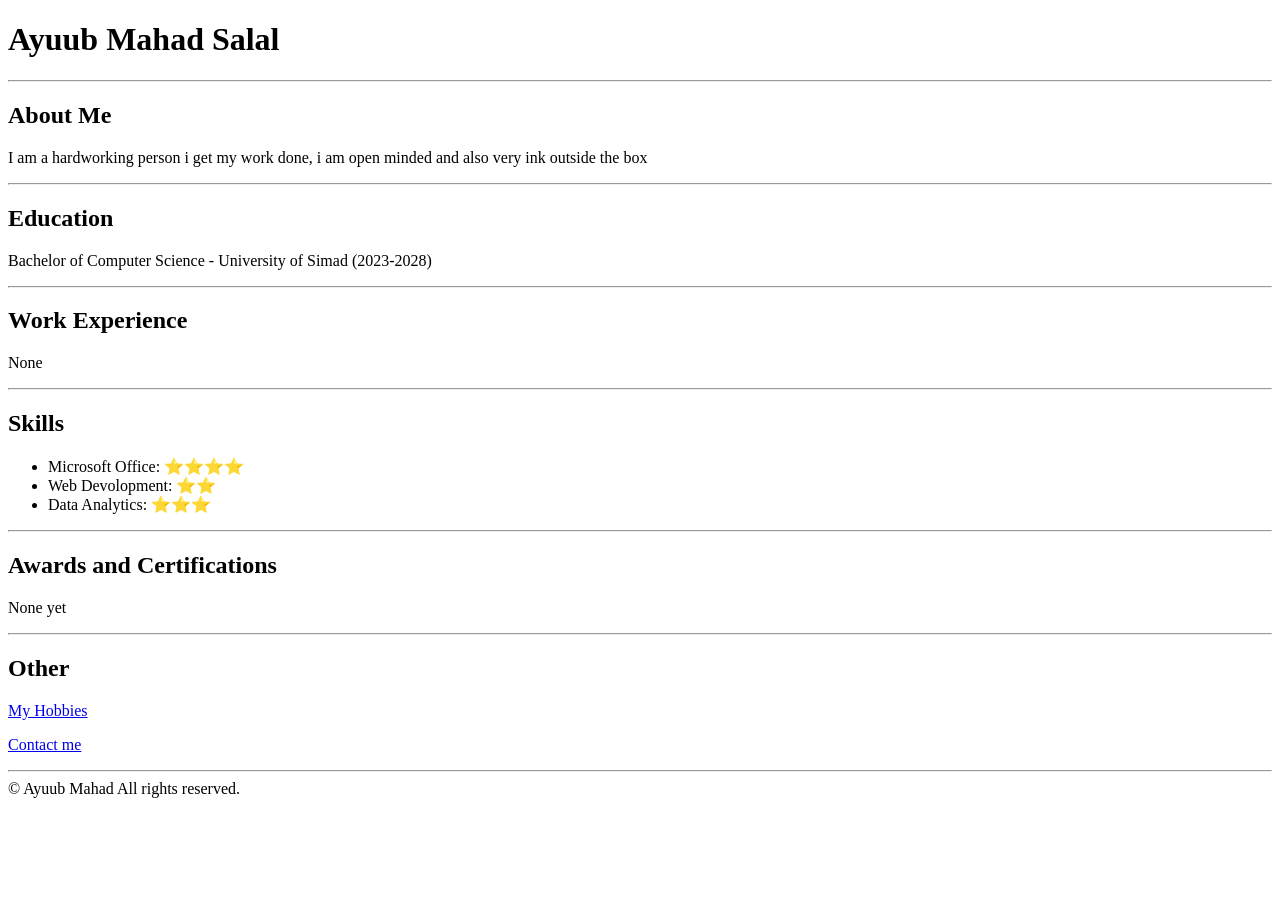
==== index.html @ b8299060 "Add files via upload" ====
<!DOCTYPE html>
<html lang="en">
<head>
    <meta charset="UTF-8">
    <meta name="viewport" content="width=device-width, initial-scale=1.0">
    <title>My Resume</title>
</head>
<body>
    <h1>Ayuub Mahad Salal</h1>
    <hr>
    <h2>About Me</h2>
    <p>I am a hardworking person i get my work done, i am open minded and also very 
        ink outside the box</p>
    <hr>
    <h2>Education</h2>
    <p>Bachelor of Computer Science - University of Simad (2023-2028)</p>
    <hr>
    <h2>Work Experience </h2>
    <p>None</p>
    <hr>
    <h2>Skills</h2>
    <p><ul>
        <li>Microsoft Office: ⭐️⭐️⭐️⭐️</li>
        <li>Web Devolopment: ⭐️⭐️</li>
        <li>Data Analytics: ⭐️⭐️⭐️</li>
    </ul></p>
    <hr>
    <h2>Awards and Certifications</h2>
    <p>None yet</p>
    <hr>
    <h2>Other</h2>
    <p><a href="myhobbies.html">My Hobbies</a></p>
    <p><a href="contact_me.html">Contact me</a></p>
    <hr>

</body>

<footer>&copy; Ayuub Mahad  All rights reserved.</footer>
</html>
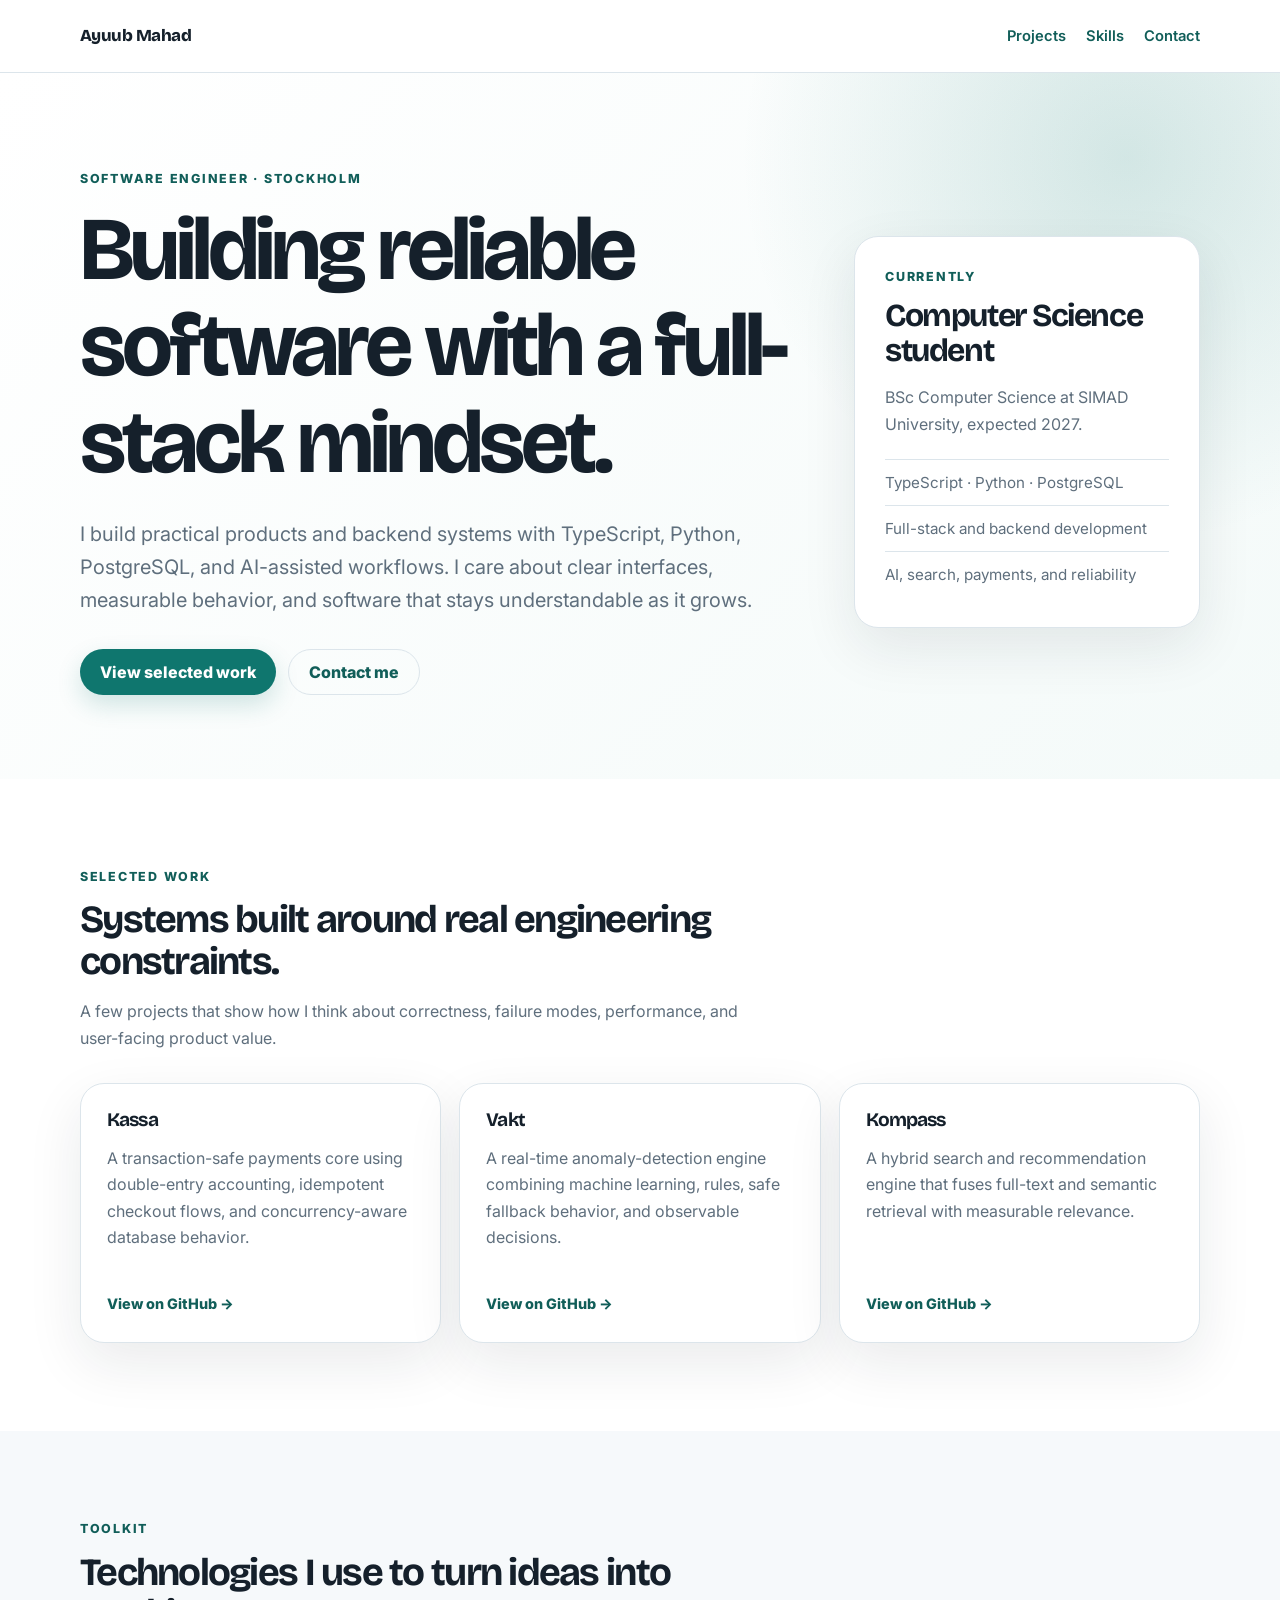
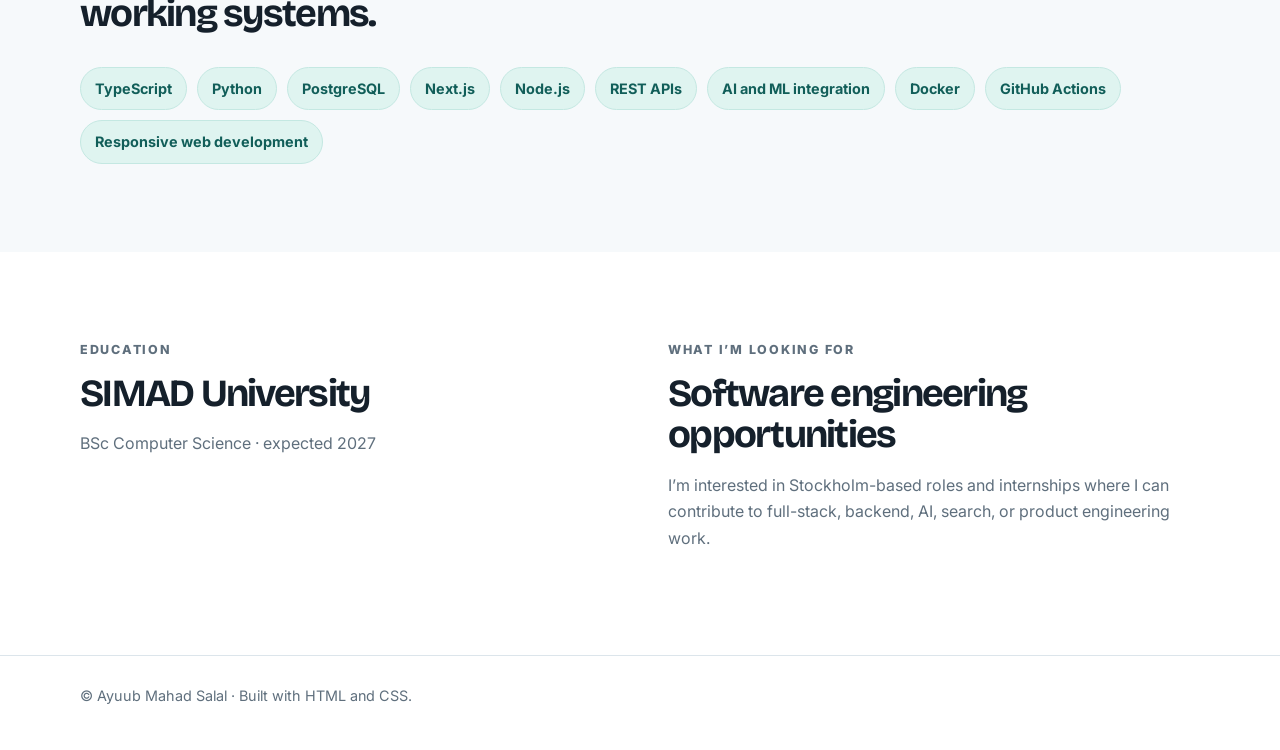
==== commit e94cd43b: "Refresh resume landing page" ====
--- a/index.html
+++ b/index.html
@@ -1,39 +1,143 @@
-<!DOCTYPE html>
-<html lang="en">
-<head>
-    <meta charset="UTF-8">
-    <meta name="viewport" content="width=device-width, initial-scale=1.0">
-    <title>My Resume</title>
-</head>
-<body>
-    <h1>Ayuub Mahad Salal</h1>
-    <hr>
-    <h2>About Me</h2>
-    <p>I am a hardworking person i get my work done, i am open minded and also very 
-        ink outside the box</p>
-    <hr>
-    <h2>Education</h2>
-    <p>Bachelor of Computer Science - University of Simad (2023-2028)</p>
-    <hr>
-    <h2>Work Experience </h2>
-    <p>None</p>
-    <hr>
-    <h2>Skills</h2>
-    <p><ul>
-        <li>Microsoft Office: ⭐️⭐️⭐️⭐️</li>
-        <li>Web Devolopment: ⭐️⭐️</li>
-        <li>Data Analytics: ⭐️⭐️⭐️</li>
-    </ul></p>
-    <hr>
-    <h2>Awards and Certifications</h2>
-    <p>None yet</p>
-    <hr>
-    <h2>Other</h2>
-    <p><a href="myhobbies.html">My Hobbies</a></p>
-    <p><a href="contact_me.html">Contact me</a></p>
-    <hr>
-
-</body>
-
-<footer>&copy; Ayuub Mahad  All rights reserved.</footer>
-</html>+<!doctype html>
+<html lang="en">
+<head>
+  <meta charset="UTF-8">
+  <meta name="viewport" content="width=device-width, initial-scale=1">
+  <meta name="description" content="Ayuub Mahad Salal — software engineer focused on full-stack and backend development.">
+  <title>Ayuub Mahad Salal | Software Engineer</title>
+  <link rel="preconnect" href="https://fonts.googleapis.com">
+  <link rel="preconnect" href="https://fonts.gstatic.com" crossorigin>
+  <link href="https://fonts.googleapis.com/css2?family=Bricolage+Grotesque:opsz,wght@12..96,500..800&family=Inter:wght@400;500;600;700;800&display=swap" rel="stylesheet">
+  <link rel="stylesheet" href="styles.css">
+</head>
+<body>
+  <header class="site-header">
+    <div class="container nav">
+      <a class="brand" href="index.html">Ayuub Mahad</a>
+      <nav class="nav-links" aria-label="Primary navigation">
+        <a href="#projects">Projects</a>
+        <a href="#skills">Skills</a>
+        <a href="contact_me.html">Contact</a>
+      </nav>
+    </div>
+  </header>
+
+  <main>
+    <section class="hero">
+      <div class="container hero-grid">
+        <div>
+          <p class="eyebrow">Software Engineer · Stockholm</p>
+          <h1>Building reliable software with a full-stack mindset.</h1>
+          <p class="lead">
+            I build practical products and backend systems with TypeScript, Python,
+            PostgreSQL, and AI-assisted workflows. I care about clear interfaces,
+            measurable behavior, and software that stays understandable as it grows.
+          </p>
+          <div class="actions">
+            <a class="button" href="#projects">View selected work</a>
+            <a class="button secondary" href="contact_me.html">Contact me</a>
+          </div>
+        </div>
+
+        <aside class="hero-card">
+          <p class="eyebrow">Currently</p>
+          <h2>Computer Science student</h2>
+          <p>BSc Computer Science at SIMAD University, expected 2027.</p>
+          <ul class="clean-list">
+            <li>TypeScript · Python · PostgreSQL</li>
+            <li>Full-stack and backend development</li>
+            <li>AI, search, payments, and reliability</li>
+          </ul>
+        </aside>
+      </div>
+    </section>
+
+    <section id="projects">
+      <div class="container">
+        <div class="section-heading">
+          <p class="eyebrow">Selected work</p>
+          <h2>Systems built around real engineering constraints.</h2>
+          <p>
+            A few projects that show how I think about correctness, failure modes,
+            performance, and user-facing product value.
+          </p>
+        </div>
+
+        <div class="project-grid">
+          <a class="project-card" href="https://github.com/Ayuubmahad/kassa" target="_blank" rel="noreferrer">
+            <h3>Kassa</h3>
+            <p>
+              A transaction-safe payments core using double-entry accounting,
+              idempotent checkout flows, and concurrency-aware database behavior.
+            </p>
+            <span class="project-link">View on GitHub →</span>
+          </a>
+
+          <a class="project-card" href="https://github.com/Ayuubmahad/vakt" target="_blank" rel="noreferrer">
+            <h3>Vakt</h3>
+            <p>
+              A real-time anomaly-detection engine combining machine learning,
+              rules, safe fallback behavior, and observable decisions.
+            </p>
+            <span class="project-link">View on GitHub →</span>
+          </a>
+
+          <a class="project-card" href="https://github.com/Ayuubmahad/kompass" target="_blank" rel="noreferrer">
+            <h3>Kompass</h3>
+            <p>
+              A hybrid search and recommendation engine that fuses full-text and
+              semantic retrieval with measurable relevance.
+            </p>
+            <span class="project-link">View on GitHub →</span>
+          </a>
+        </div>
+      </div>
+    </section>
+
+    <section id="skills" class="section-alt">
+      <div class="container">
+        <div class="section-heading">
+          <p class="eyebrow">Toolkit</p>
+          <h2>Technologies I use to turn ideas into working systems.</h2>
+        </div>
+        <div class="skills" aria-label="Skills">
+          <span class="skill">TypeScript</span>
+          <span class="skill">Python</span>
+          <span class="skill">PostgreSQL</span>
+          <span class="skill">Next.js</span>
+          <span class="skill">Node.js</span>
+          <span class="skill">REST APIs</span>
+          <span class="skill">AI and ML integration</span>
+          <span class="skill">Docker</span>
+          <span class="skill">GitHub Actions</span>
+          <span class="skill">Responsive web development</span>
+        </div>
+      </div>
+    </section>
+
+    <section>
+      <div class="container split">
+        <div>
+          <p class="eyebrow">Education</p>
+          <h2>SIMAD University</h2>
+          <p>BSc Computer Science · expected 2027</p>
+        </div>
+        <div>
+          <p class="eyebrow">What I’m looking for</p>
+          <h2>Software engineering opportunities</h2>
+          <p>
+            I’m interested in Stockholm-based roles and internships where I can
+            contribute to full-stack, backend, AI, search, or product engineering work.
+          </p>
+        </div>
+      </div>
+    </section>
+  </main>
+
+  <footer class="site-footer">
+    <div class="container">
+      <p>© Ayuub Mahad Salal · Built with HTML and CSS.</p>
+    </div>
+  </footer>
+</body>
+</html>
--- a/styles.css
+++ b/styles.css
@@ -0,0 +1,314 @@
+:root {
+  --ink: #15202b;
+  --muted: #5f6f7d;
+  --line: #dce5eb;
+  --surface: #f6f9fb;
+  --accent: #0f766e;
+  --accent-dark: #115e59;
+  --accent-soft: #dff4f0;
+  --white: #ffffff;
+  --shadow: 0 20px 55px rgba(21, 32, 43, 0.09);
+  --display: "Bricolage Grotesque", "Inter", system-ui, sans-serif;
+  --body: "Inter", "Segoe UI", system-ui, sans-serif;
+}
+
+* { box-sizing: border-box; }
+
+html { scroll-behavior: smooth; }
+
+body {
+  margin: 0;
+  color: var(--ink);
+  background: var(--white);
+  font-family: var(--body);
+  line-height: 1.65;
+}
+
+a {
+  color: var(--accent-dark);
+  text-decoration-thickness: 0.08em;
+  text-underline-offset: 0.2em;
+}
+
+a:hover { color: var(--accent); }
+
+.container {
+  width: min(1120px, calc(100% - 40px));
+  margin: 0 auto;
+}
+
+.site-header {
+  border-bottom: 1px solid var(--line);
+  background: rgba(255, 255, 255, 0.94);
+  position: sticky;
+  top: 0;
+  z-index: 10;
+  backdrop-filter: blur(14px);
+}
+
+.nav {
+  min-height: 72px;
+  display: flex;
+  align-items: center;
+  justify-content: space-between;
+  gap: 24px;
+}
+
+.brand {
+  color: var(--ink);
+  font-family: var(--display);
+  font-size: 1.05rem;
+  font-weight: 800;
+  letter-spacing: -0.03em;
+  text-decoration: none;
+}
+
+.nav-links {
+  display: flex;
+  flex-wrap: wrap;
+  gap: 20px;
+  font-size: 0.92rem;
+  font-weight: 600;
+}
+
+.nav-links a { text-decoration: none; }
+
+.hero {
+  padding: 96px 0 84px;
+  background:
+    radial-gradient(circle at 88% 12%, rgba(15, 118, 110, 0.16), transparent 30%),
+    linear-gradient(135deg, #ffffff 0%, #f4faf9 100%);
+}
+
+.hero-grid {
+  display: grid;
+  grid-template-columns: minmax(0, 1.35fr) minmax(280px, 0.65fr);
+  gap: 56px;
+  align-items: center;
+}
+
+.eyebrow {
+  margin: 0 0 12px;
+  color: var(--accent-dark);
+  font-size: 0.78rem;
+  font-weight: 800;
+  letter-spacing: 0.14em;
+  text-transform: uppercase;
+}
+
+h1, h2, h3 {
+  margin: 0;
+  font-family: var(--display);
+  line-height: 1.08;
+  letter-spacing: -0.045em;
+}
+
+h1 {
+  max-width: 760px;
+  font-size: clamp(3rem, 7vw, 6.3rem);
+}
+
+h2 { font-size: clamp(1.8rem, 3vw, 2.8rem); }
+
+h3 { font-size: 1.2rem; }
+
+.lead {
+  max-width: 680px;
+  margin: 26px 0 0;
+  color: var(--muted);
+  font-size: clamp(1.05rem, 2vw, 1.25rem);
+}
+
+.actions {
+  display: flex;
+  flex-wrap: wrap;
+  gap: 12px;
+  margin-top: 32px;
+}
+
+.button {
+  display: inline-flex;
+  align-items: center;
+  justify-content: center;
+  min-height: 46px;
+  padding: 0 20px;
+  border-radius: 999px;
+  background: var(--accent);
+  color: var(--white);
+  font-weight: 800;
+  text-decoration: none;
+  box-shadow: 0 10px 24px rgba(15, 118, 110, 0.18);
+}
+
+.button:hover {
+  background: var(--accent-dark);
+  color: var(--white);
+  transform: translateY(-1px);
+}
+
+.button.secondary {
+  background: transparent;
+  color: var(--accent-dark);
+  border: 1px solid var(--line);
+  box-shadow: none;
+}
+
+.hero-card, .card, .project-card {
+  border: 1px solid var(--line);
+  border-radius: 24px;
+  background: var(--white);
+  box-shadow: var(--shadow);
+}
+
+.hero-card {
+  padding: 30px;
+}
+
+.hero-card h2 { font-size: 2rem; }
+
+.hero-card p:not(.eyebrow) { color: var(--muted); }
+
+.clean-list {
+  margin: 22px 0 0;
+  padding: 0;
+  list-style: none;
+}
+
+.clean-list li {
+  padding: 10px 0;
+  border-top: 1px solid var(--line);
+  color: var(--muted);
+  font-size: 0.95rem;
+}
+
+section { padding: 88px 0; }
+
+.section-heading {
+  max-width: 690px;
+  margin-bottom: 32px;
+}
+
+.section-heading p:last-child {
+  color: var(--muted);
+  margin: 16px 0 0;
+}
+
+.project-grid {
+  display: grid;
+  grid-template-columns: repeat(3, minmax(0, 1fr));
+  gap: 18px;
+}
+
+.project-card {
+  display: flex;
+  flex-direction: column;
+  min-height: 260px;
+  padding: 26px;
+  color: var(--ink);
+  text-decoration: none;
+  transition: transform 160ms ease, box-shadow 160ms ease;
+}
+
+.project-card:hover {
+  color: var(--ink);
+  transform: translateY(-5px);
+  box-shadow: 0 24px 60px rgba(21, 32, 43, 0.14);
+}
+
+.project-card p {
+  margin: 14px 0 0;
+  color: var(--muted);
+}
+
+.project-card .project-link {
+  margin-top: auto;
+  padding-top: 24px;
+  color: var(--accent-dark);
+  font-size: 0.9rem;
+  font-weight: 800;
+}
+
+.section-alt { background: var(--surface); }
+
+.skills {
+  display: flex;
+  flex-wrap: wrap;
+  gap: 10px;
+  margin-top: 26px;
+}
+
+.skill {
+  padding: 9px 14px;
+  border: 1px solid #c4e8e2;
+  border-radius: 999px;
+  background: var(--accent-soft);
+  color: var(--accent-dark);
+  font-size: 0.9rem;
+  font-weight: 700;
+}
+
+.split {
+  display: grid;
+  grid-template-columns: 1fr 1fr;
+  gap: 56px;
+}
+
+.split p { color: var(--muted); }
+
+.page-hero {
+  padding: 76px 0 50px;
+  background: linear-gradient(135deg, #f4faf9 0%, #ffffff 100%);
+}
+
+.page-hero h1 { font-size: clamp(2.8rem, 6vw, 5.5rem); }
+
+.contact-grid {
+  display: grid;
+  grid-template-columns: repeat(3, minmax(0, 1fr));
+  gap: 18px;
+}
+
+.card {
+  padding: 26px;
+  box-shadow: none;
+}
+
+.card p { color: var(--muted); }
+
+.card a {
+  display: inline-block;
+  margin-top: 10px;
+  font-weight: 800;
+  word-break: break-word;
+}
+
+.site-footer {
+  padding: 28px 0 42px;
+  border-top: 1px solid var(--line);
+  color: var(--muted);
+  font-size: 0.9rem;
+}
+
+.site-footer p { margin: 0; }
+
+.back-link {
+  display: inline-block;
+  margin-top: 36px;
+  font-weight: 800;
+}
+
+@media (max-width: 820px) {
+  .hero { padding: 72px 0 64px; }
+  .hero-grid, .split { grid-template-columns: 1fr; gap: 30px; }
+  .project-grid { grid-template-columns: 1fr; }
+  .contact-grid { grid-template-columns: 1fr; }
+  section { padding: 64px 0; }
+}
+
+@media (max-width: 520px) {
+  .container { width: min(100% - 28px, 1120px); }
+  .nav { align-items: flex-start; padding: 18px 0; flex-direction: column; gap: 10px; }
+  .nav-links { gap: 14px; }
+  h1 { font-size: clamp(2.7rem, 15vw, 4.4rem); }
+  .button { width: 100%; }
+}
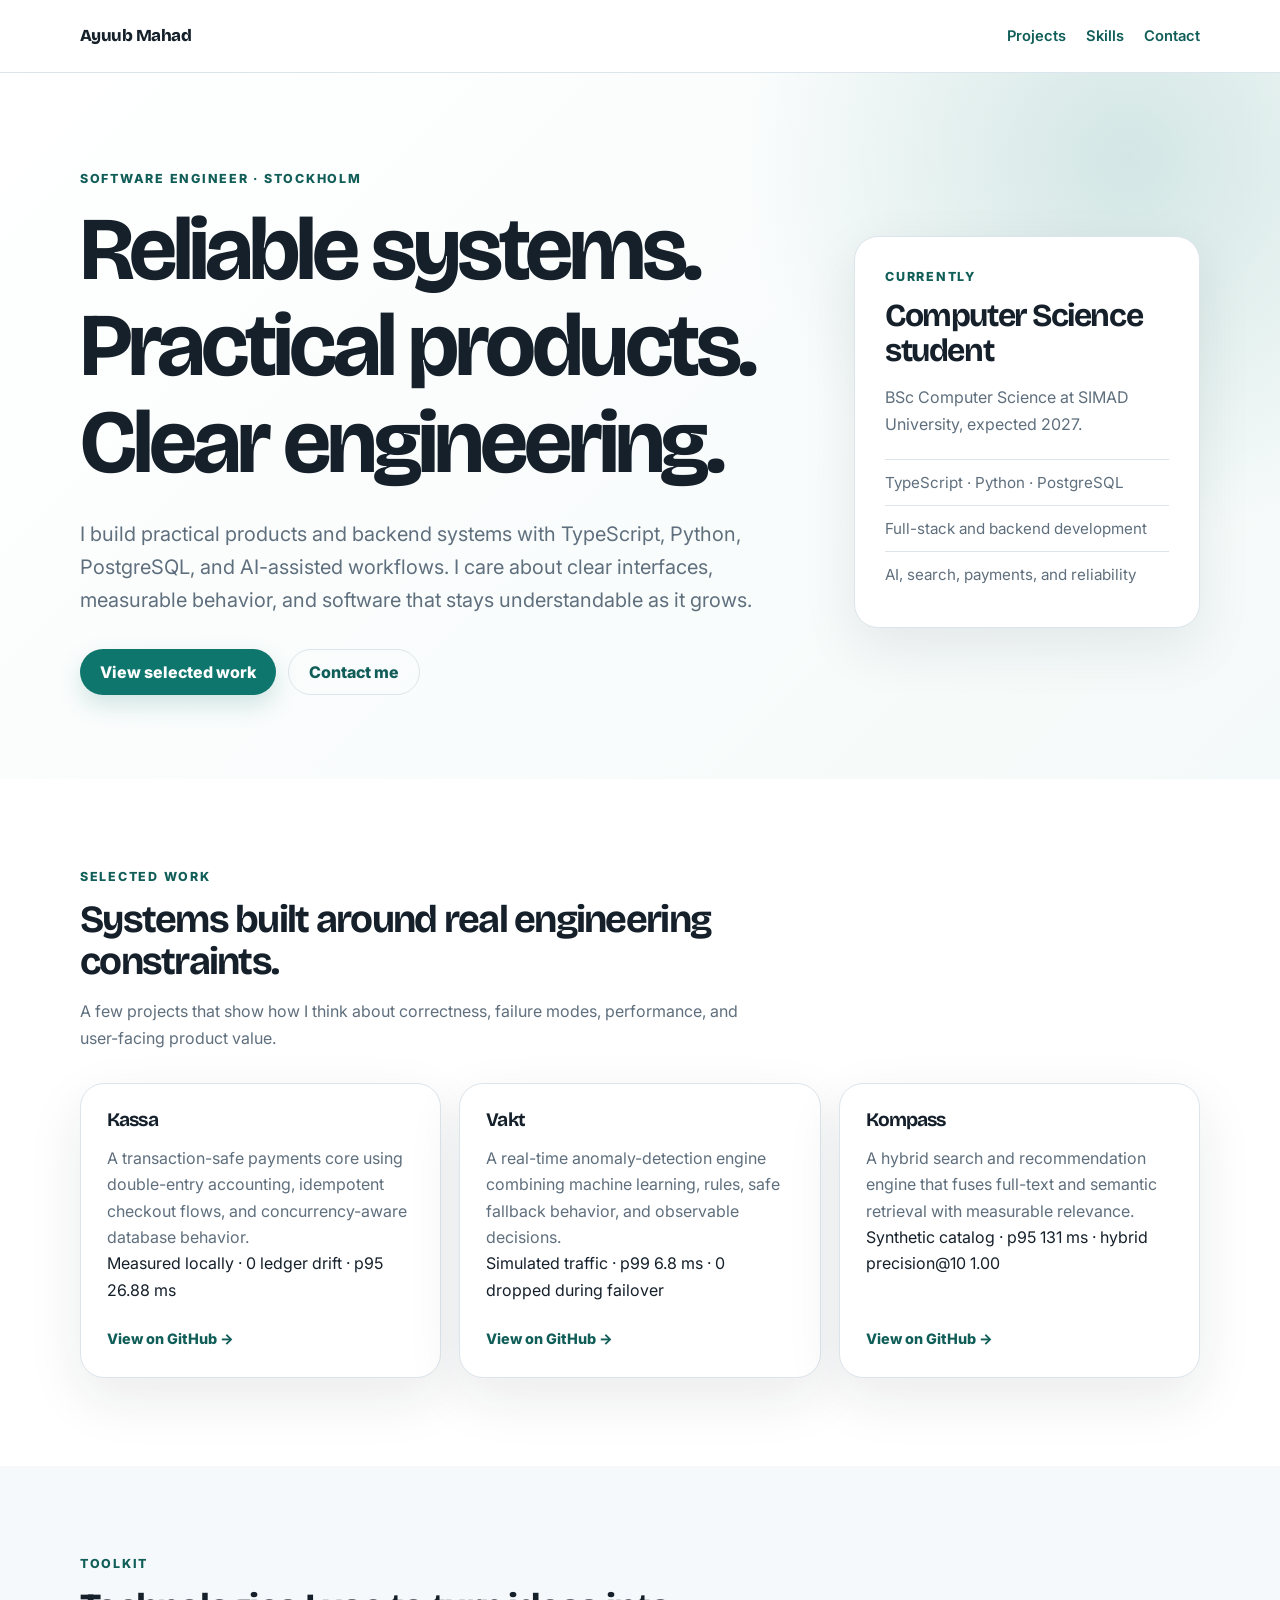
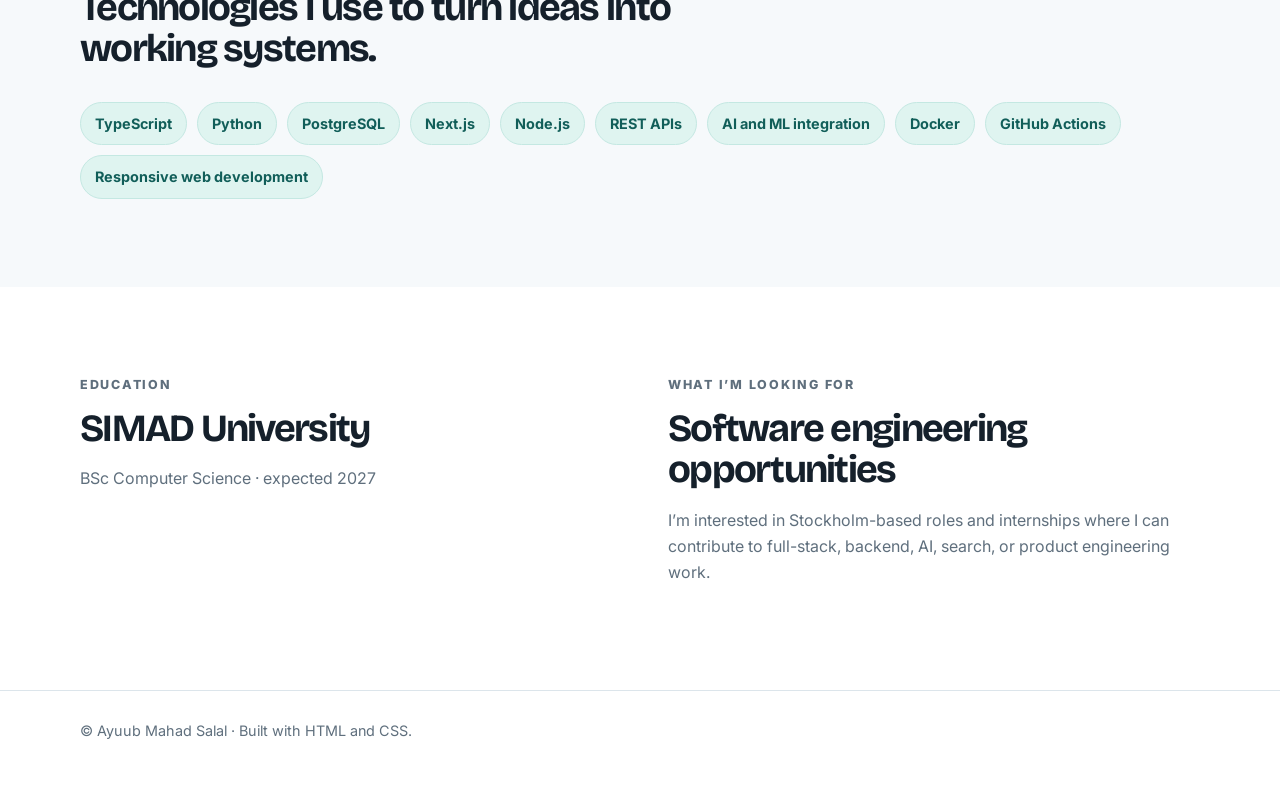
==== commit d667bc01: "Polish resume project highlights" ====
--- a/index.html
+++ b/index.html
@@ -27,7 +27,7 @@
       <div class="container hero-grid">
         <div>
           <p class="eyebrow">Software Engineer · Stockholm</p>
-          <h1>Building reliable software with a full-stack mindset.</h1>
+          <h1>Reliable systems. Practical products. Clear engineering.</h1>
           <p class="lead">
             I build practical products and backend systems with TypeScript, Python,
             PostgreSQL, and AI-assisted workflows. I care about clear interfaces,
@@ -70,6 +70,7 @@
               A transaction-safe payments core using double-entry accounting,
               idempotent checkout flows, and concurrency-aware database behavior.
             </p>
+            <span class="metric">Measured locally · 0 ledger drift · p95 26.88 ms</span>
             <span class="project-link">View on GitHub →</span>
           </a>
 
@@ -79,6 +80,7 @@
               A real-time anomaly-detection engine combining machine learning,
               rules, safe fallback behavior, and observable decisions.
             </p>
+            <span class="metric">Simulated traffic · p99 6.8 ms · 0 dropped during failover</span>
             <span class="project-link">View on GitHub →</span>
           </a>
 
@@ -88,6 +90,7 @@
               A hybrid search and recommendation engine that fuses full-text and
               semantic retrieval with measurable relevance.
             </p>
+            <span class="metric">Synthetic catalog · p95 131 ms · hybrid precision@10 1.00</span>
             <span class="project-link">View on GitHub →</span>
           </a>
         </div>
